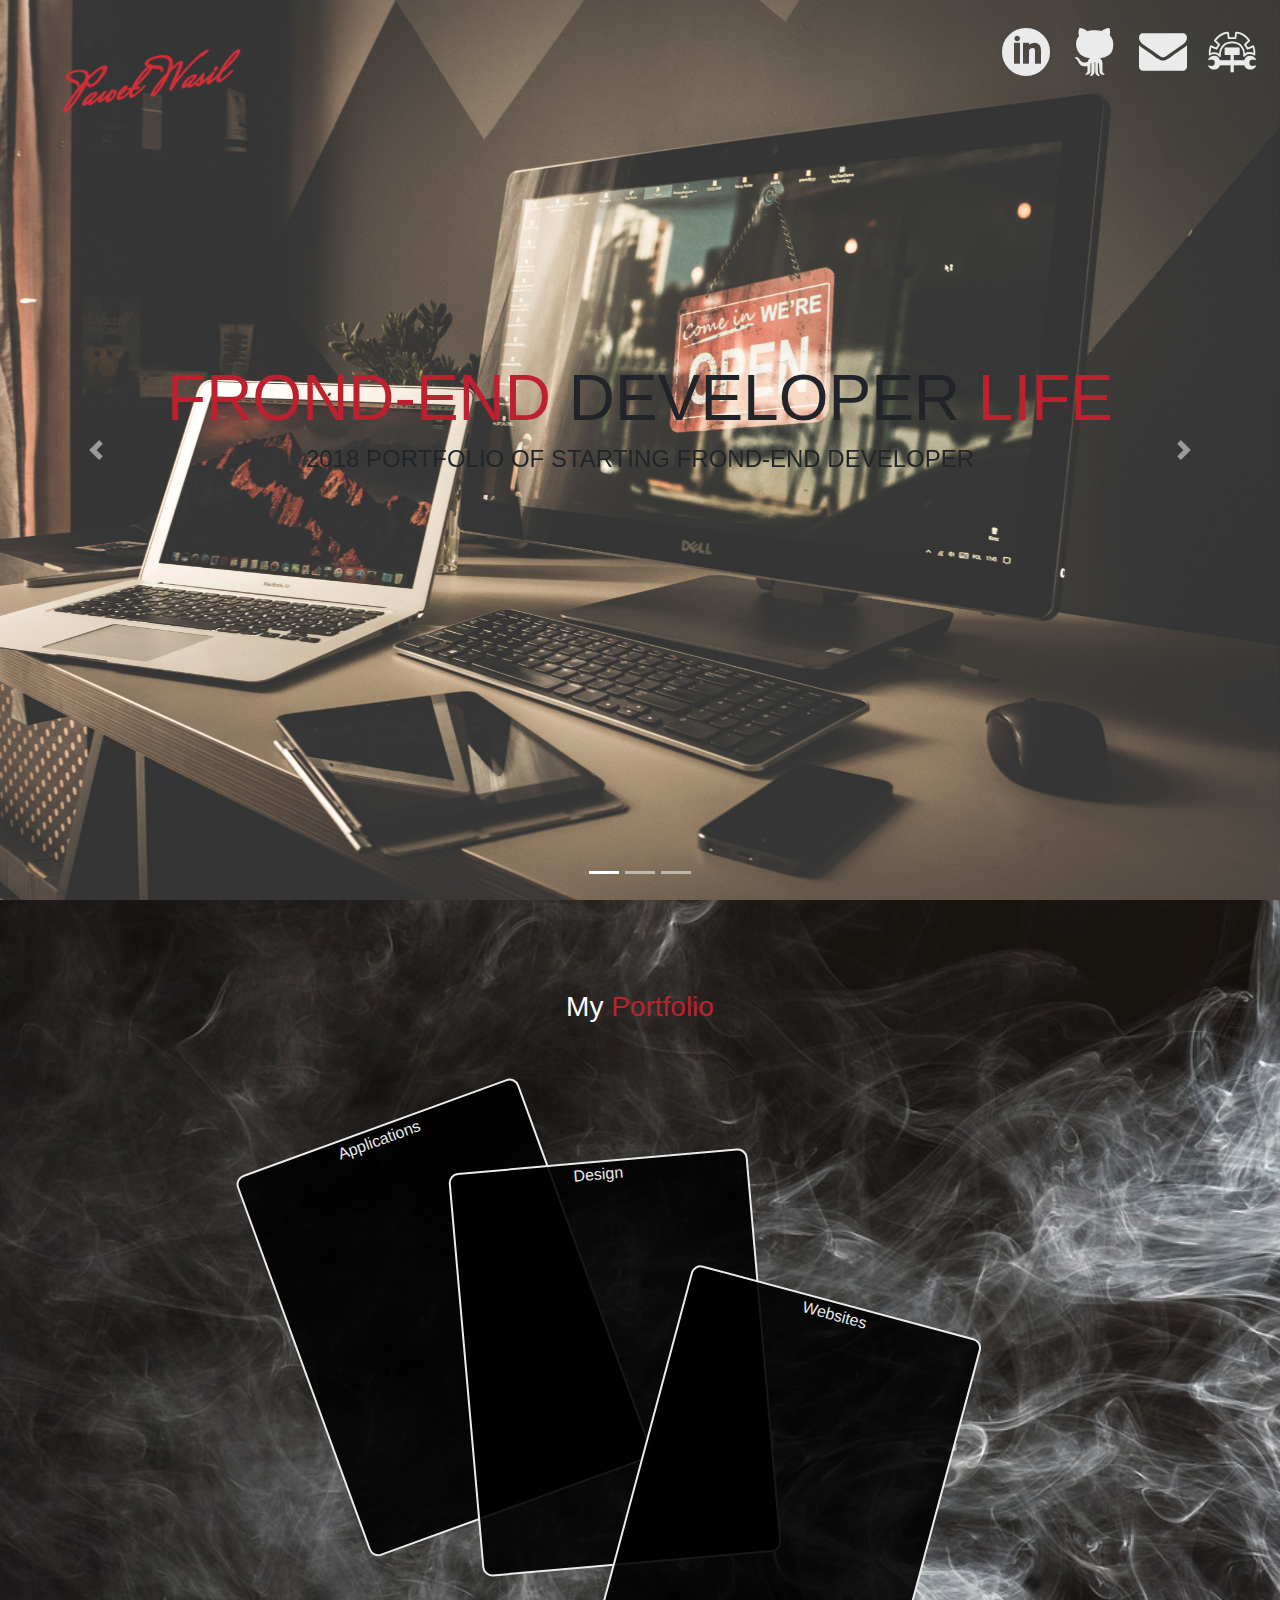
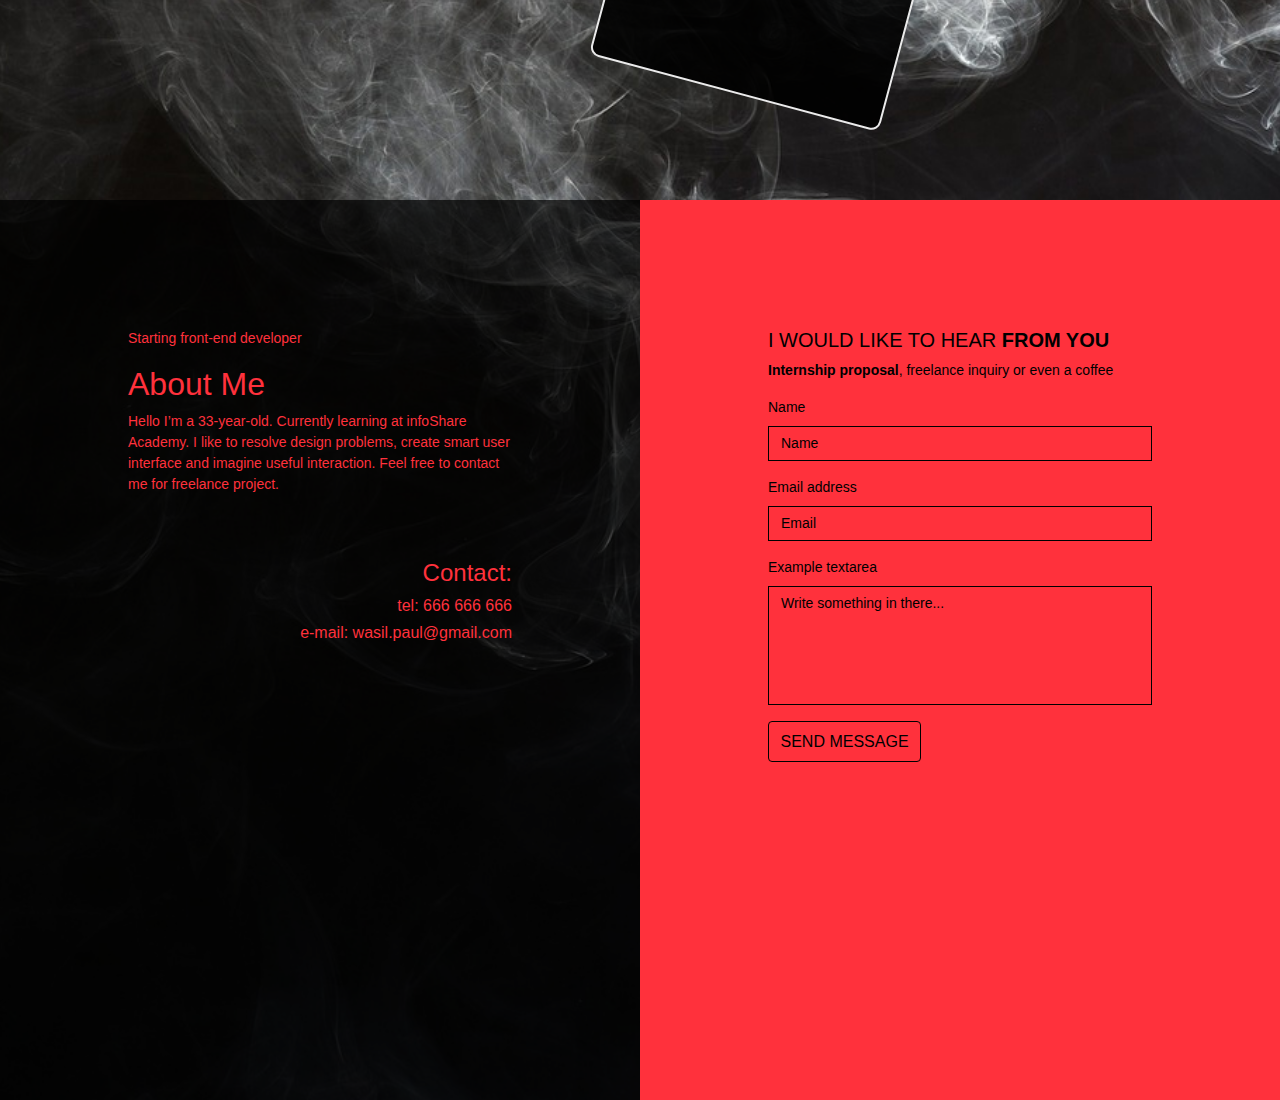
==== index.html @ 065f9313 "add cards on portfolio section" ====
<!doctype html>
<html lang="en pl">
<head>
    <!-- Required meta tags -->
    <meta charset="utf-8">
    <meta name="viewport" content="width=device-width, initial-scale=1, shrink-to-fit=no">
    <meta name="description" content="My portfolio page.">
    <meta name="keywords" content="front-end, design, style">
    <!-- Bootstrap CSS -->
    <link rel="stylesheet" href="./styles/bootstrap4/bootstrap.min.css">
    <link rel="stylesheet" href="./styles/main.css">
    <link rel="stylesheet" href="./styles/navSection.css">
    <link rel="stylesheet" href="./styles/heroSection.css">
    <link rel="stylesheet" href="./styles/projectStyle.css">
    <link rel="stylesheet" href="./styles/about_meSection.css">
    <link rel="stylesheet" href="./img/font/flaticon.css">


    <title>My Portfolio</title>
</head>
<body>

<!-- NAVIGATION START -->
<nav>
    <nav class="navbar navbar-expand-lg fixed-top">
        <a class="navbar-brand" href="#"><span class=" ml-5 nav-brand--style"> Paweł Wasil </span></a>
        <button class="navbar-toggler" type="button" data-toggle="collapse" data-target="#navbarNavAltMarkup"
                aria-controls="navbarNavAltMarkup" aria-expanded="false" aria-label="Toggle navigation">
            <span class="navbar-toggler-icon"><span class="nav-brand--main_back"><p class="nav-brand--main">Pw</p></span></span>
        </button>
        <div class="collapse navbar-collapse" id="navbarNavAltMarkup">
            <div class="navbar-nav ml-auto">
                <a class="nav-item nav-link ml-auto active" href="#"><i class="flaticon-linkedin-button"></i></a>
                <a class="nav-item nav-link ml-auto" href="#"><i class="flaticon-github-big-logo"></i></a>
                <a class="nav-item nav-link ml-auto" href="#about_me"><i class="contact flaticon-envelope"></i></a>
                <a class="nav-item nav-link ml-auto" href="#projects"><i class="project flaticon-gear"></i></a>
            </div>
        </div>
    </nav>
</nav>
<!-- NAVIGATION END -->
<div class="container-fluid">

    <span id="up_top"></span>
    <main>
        <!-- HERO START -->
        <section class="hero row">
            <div class="col-12 hero_col text-center">
                <h1><span class="hero_decoration">FROND-END</span> DEVELOPER <span class="hero_decoration">LIFE</span>
                </h1>
                <h2 class="h4">2018 PORTFOLIO OF STARTING FROND-END DEVELOPER</h2>
            </div>
            <div class="col-12">
                <div id="carouselExampleIndicators" class="carousel slide" data-ride="carousel">
                    <ol class="carousel-indicators">
                        <li data-target="#carouselExampleIndicators" data-slide-to="0" class="active"></li>
                        <li data-target="#carouselExampleIndicators" data-slide-to="1"></li>
                        <li data-target="#carouselExampleIndicators" data-slide-to="2"></li>
                    </ol>
                    <div class="carousel-inner">
                        <div class="carousel-item active">
                            <div class="hero_img_siz">
                            </div>
                        </div>
                        <div class="carousel-item">
                            <div class="hero_img_siz">

                            </div>
                        </div>
                        <div class="carousel-item">
                            <div class="hero_img_siz">

                            </div>
                        </div>
                    </div>
                    <a class="carousel-control-prev" href="#carouselExampleIndicators" role="button" data-slide="prev">
                        <span class="carousel-control-prev-icon" aria-hidden="true"></span>
                        <span class="sr-only">Previous</span>
                    </a>
                    <a class="carousel-control-next" href="#carouselExampleIndicators" role="button" data-slide="next">
                        <span class="carousel-control-next-icon" aria-hidden="true"></span>
                        <span class="sr-only">Next</span>
                    </a>
                </div>
            </div>
        </section>
        <!-- HERO END -->

        <!-- PROJECTS START -->
        <section id="projects" class="row">
            <div class="col-12">

                <div class="row project_sec_up">
                    <div class="col-12">
                        <h3 class="text-center project_head">My <span class="hero_decoration ">Portfolio</span></h3>
                    </div>


                </div>
                <div class="row project_sec_down">
                    <div class="col-12 col-lg-4 place1">
                        <div class="place_card card1">
                            <p class="text-center something">Applications</p>
                        </div>

                    </div>
                    <div class="col-12 col-lg-4 place2">
                        <div class="place_card card2">
                            <p class="text-center something">Design</p>
                        </div>
                    </div>
                    <div class="col-12 col-lg-4 place3">
                        <div class="place_card card3">
                            <p class="text-center something">Websites</p>
                        </div>
                    </div>

                </div>

            </div>
        </section>
        <!-- PROJECTS END -->

        <!-- ABOUT START -->
        <section id="about_me" class="row">
            <div class="col-12 col-lg-6 about_me-side-l">
                <h3 class="about_me-name">Pawel Wasil</h3>
                <p>Starting front-end developer</p>
                <h2>About Me</h2>
                <p>Hello I’m a 33-year-old. Currently learning at infoShare Academy.
                    I like to resolve design problems,
                    create smart user interface and imagine useful interaction.
                    Feel free to contact me for freelance project.</p>
                <h4 class="text-right pt-5">Contact:</h4>
                <span><p class="h6 text-right">tel: 666 666 666</p><i></i></span>
                <span><p class="h6 text-right">e-mail: wasil.paul@gmail.com</p><i></i></span>
            </div>
            <div class="col-12 col-lg-6 about_me-side-r">
                <div class="about_me-form">
                    <h5>I WOULD LIKE TO HEAR <span class="font-weight-bold">FROM YOU</span></h5>
                    <p><span class="font-weight-bold">Internship proposal</span>, freelance inquiry or even a coffee</p>
                    <form action="https://emaillabs-sender.herokuapp.com/" method="POST">
                        <div class="form-group">
                            <label for="name">Name</label>
                            <input type="email" class="form-control" id="name"
                                   placeholder="Name">
                        </div>
                        <div class="form-group">
                            <label for="email">Email address</label>
                            <input type="email" class="form-control" id="email" name="emails[]" placeholder="Email">
                        </div>
                        <input type="hidden" name="subject" value="Title">
                        <div class="form-group">
                            <label for="exampleFormControlTextarea1">Example textarea</label>
                            <textarea class="form-control" id="exampleFormControlTextarea1" rows="5" name="message"
                                      placeholder="Write something in there..." required maxlength="500"></textarea>
                        </div>
                        <input type="hidden" name="from" value="wasil.paul@gmail.com">
                        <input type="hidden" name="fromName" value="Portfolio Page">
                        <input type="hidden" name="redirect"
                               value="https://wasilpaul.github.io/fastPortfolioPage/index.html">
                        <a type="submit" class="button btn form_send" href="#"> <span> SEND MESSAGE </span></a>
                    </form>
                </div>
            </div>

        </section>
        <!-- ABOUT END -->
    </main>

    <!-- FOOTER START -->
    <footer>

    </footer>
</div>
<!-- FOOTER END -->

<!-- Optional JavaScript -->
<!-- jQuery first, then Popper.js, then Bootstrap JS -->
<script src="./scripts/jquery-3.3.1.min.js"></script>
<script src="./scripts/bootstrap.bundle.min.js"></script>
<script src="./scripts/nav_scrool.js"></script>
</body>
</html>
---- styles/main.css ----
/* FONTS */
@import url('https://fonts.googleapis.com/css?family=Mrs+Saint+Delafield');

/* '-' bootsrap style; "_" own style declaration */

/*all row and col in other section mast to have
a own padding and margin if necessary*/

.container-fluid {
    padding: 0;
}

.row {
    margin: 0;
}

.col-12 {
    padding: 0;
}

.navbar-nav > a {
    color: #000000;
}

body {
    background: url('../img/smoke-2437886_1920.jpg') center no-repeat;
    background-size: cover;
    margin: 0;
    padding: 0;

}
---- styles/navSection.css ----
.nav-brand--style {
    color: #d32e38;
    font-family: 'Mrs Saint Delafield', cursive;
    font-weight: bold;
    font-size: 3rem;
    position:absolute;
    transform: skewY(-10deg);
}

.nav-brand--style {
    color: #d32e38;
    font-family: 'Mrs Saint Delafield', cursive;
    font-weight: bold;
    font-size: 3rem;
    position:absolute;
    transform: skewY(-10deg);
}

a > i {
    color: #ebebeb;
}
.nav-brand--main {
    color: #ebebeb;
    font-family: 'Mrs Saint Delafield', cursive;
    font-weight: bold;
    font-size: 3rem;
    transform: skewY(-10deg);

}

@media only screen and (max-width: 991px){
    .nav-brand--style {
        visibility: hidden;
    }
}
---- styles/heroSection.css ----
.hero {
    position: relative;
}
.hero_img_siz {
    height: 100vh;
    width: 100%;
    background: url("../img/business-computer-connection-450035.jpg") center no-repeat fixed;
    background-size: cover;
}


.hero_col {
    position: absolute;
    z-index: 3;
    margin-top:40vh;
    width: 100%;
}

h1 {
    font-size: 4rem;
}

.hero_decoration {
    color: #bd2130;
}
---- styles/projectStyle.css ----
#projects {
    min-height: 100vh;
    width: 100%;

}

.project_head {
    margin-top: 10vh;
    color: white;
    padding-bottom: 5vh;
}
.project_sec_down {
    position: relative;
}

.place1, .place2, .place3 {
    position: relative;
    /*border: 2px solid red;*/
    min-height: 50vh;

    padding-left: 3%;
    paddin-right:3%;
    padding-top: 3%;
}

.place1 {

}

.place_card {
    width: 70.2%;
    position:absolute;
    border: 2px solid #ebebeb;
    border-radius: 10px;
    min-height: 90%;
    color: #ebebeb;
}

.card1 {
    margin-left: 20vw;
    background: rgba(0, 0 ,0, 0.9);
    transform: rotate(-20deg);
    resize: both;
}

.place_card:hover{
    z-index:10;
    transform: rotate(0);
}

.card2 {
    margin-top: 5vh;
    background: rgba(0, 0 ,0, 0.9);
    transform: rotate(-5deg);
}

.card3 {
    margin-top: 20vh;
    background: rgba(0, 0 ,0, 0.9);
    margin-left: -20vw;
    transform: rotate(15deg);
}

@media only screen and (max-width: 991px){
    .card1{
        margin-top: 0;
        margin-left: auto;
        margin-right: auto;
        transform: rotate(-5deg);
    }
    .card2{
        margin-top: 0;
        margin-left: auto;
        margin-right: auto;
        transform: rotate(5deg);
    }
    .card3{
        margin-top: 0;
        margin-left: auto;
        margin-right: auto;
        transform: rotate(-5deg);
    }

}
---- styles/about_meSection.css ----
#about_me {
    min-height: 100vh;
    width: 100%;

    font-size: 0.875em;
}

/* left side*/
.about_me-side-l {
    background: rgba(0, 0, 0, 0.7);
    padding-top: 10%;
    padding-left: 10%;
    padding-right: 10%;
    color: #ff313c;
}

.about_me-name {
    color: #d32e38;
    font-family: 'Mrs Saint Delafield', cursive;
    font-weight: bold;
    font-size: 3rem;
    transform: skewY(-5deg);
    padding-bottom: 5%;
    margin-top: -10%;
    margin-left: -2%;
    display: none;
}

/* right side */
.about_me-side-r {
    position: relative;
    padding-left: 10%;
    padding-right: 10%;
    padding-top: 10%;
    color: #000000;
    background: #ff313c;
}

.about_me-form {
    position: relative;
    padding-bottom: 10%;
}

.form-control {
    border: 1px black solid;
    border-radius: 0;
    color: black;
    font-size: 1em;
}

.form_send {
    padding: 2% 3% 2% 3%;
    border: solid black 1px;
    text-decoration: none;
    color: black;
    transition: font-weight 1s;
    background: #ff313c;
}

.form_send:hover {
    font-weight: bold;
    color: black;
    text-decoration: none;
}

/* this is just yet not accepted effect!*/
.form-control::placeholder {
    color: black;
    background: #ff313c;
}

.form-control:placeholder-shown {
    color: black;
    background: #ff313c;
}

textarea {
    resize: none;
}

@media only screen and (max-width: 991px) {
    .about_me-name {
        display: block;
    }
}
---- img/font/flaticon.css ----
/*
  	Flaticon icon font: Flaticon
  	Creation date: 09/04/2018 00:38
  	*/

@font-face {
  font-family: "Flaticon";
  src: url("./Flaticon.eot");
  src: url("./Flaticon.eot?#iefix") format("embedded-opentype"),
       url("./Flaticon.woff") format("woff"),
       url("./Flaticon.ttf") format("truetype"),
       url("./Flaticon.svg#Flaticon") format("svg");
  font-weight: normal;
  font-style: normal;
}

@media screen and (-webkit-min-device-pixel-ratio:0) {
  @font-face {
    font-family: "Flaticon";
    src: url("./Flaticon.svg#Flaticon") format("svg");
  }
}

[class^="flaticon-"]:before, [class*=" flaticon-"]:before,
[class^="flaticon-"]:after, [class*=" flaticon-"]:after {   
  font-family: Flaticon;
        font-size: 3rem;
font-style: normal;
margin-left: 0.3rem;
}

.flaticon-gear:before { content: "\f100"; }
.flaticon-envelope:before { content: "\f101"; }
.flaticon-github-sign:before { content: "\f102"; }
.flaticon-linkedin-sign:before { content: "\f103"; }
.flaticon-linkedin-button:before { content: "\f104"; }
.flaticon-github-logo:before { content: "\f105"; }
.flaticon-note:before { content: "\f106"; }
.flaticon-css-3:before { content: "\f107"; }
.flaticon-github-big-logo:before { content: "\f108"; }
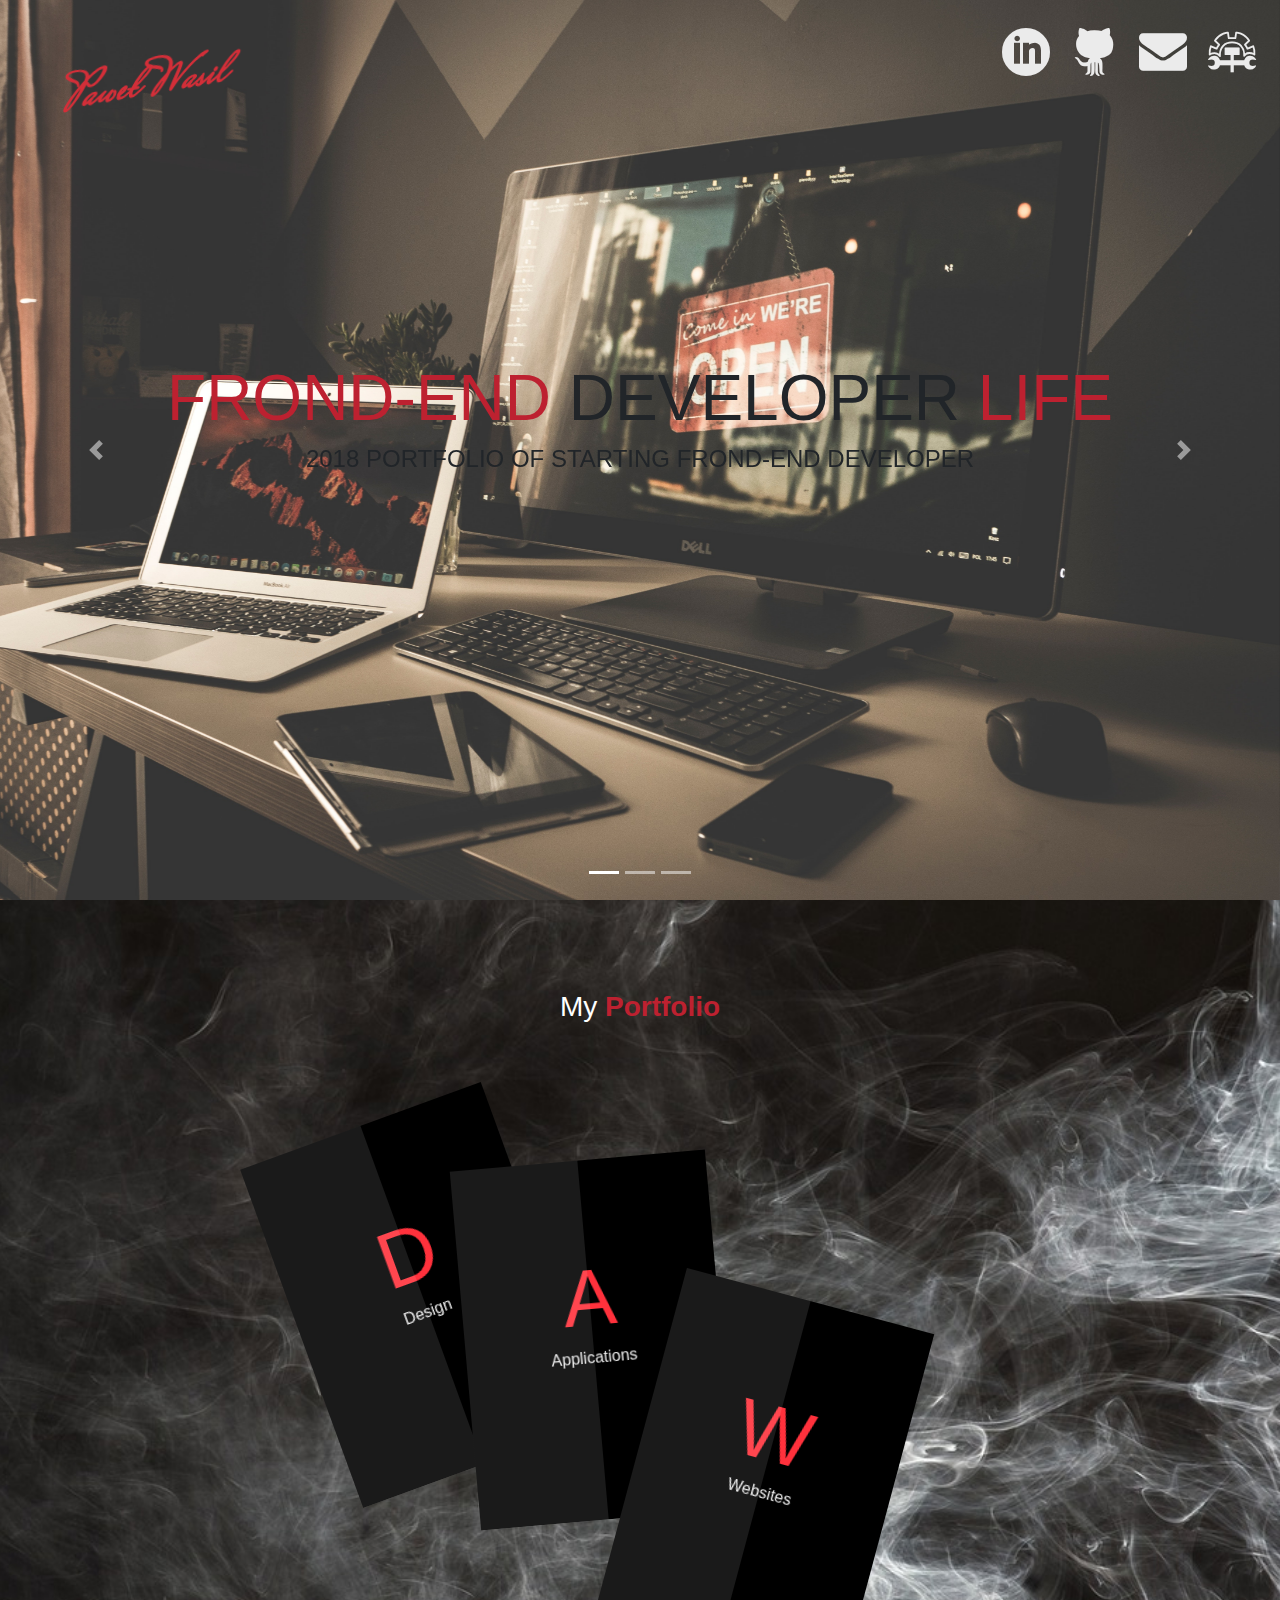
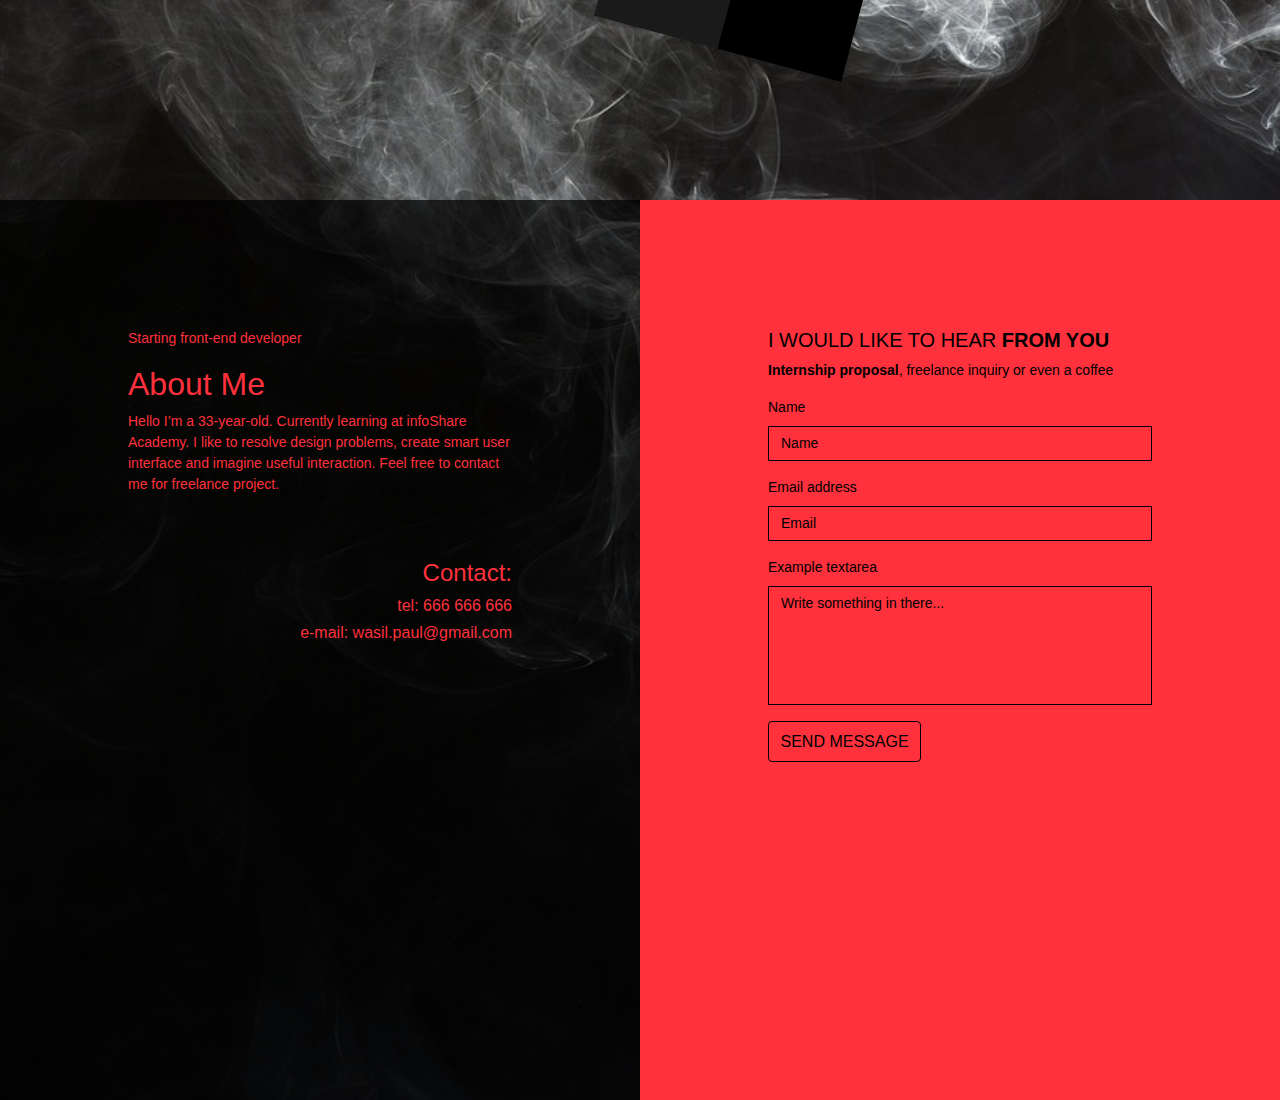
==== commit 382e0d21: "cards style added" ====
--- a/index.html
+++ b/index.html
@@ -26,7 +26,8 @@
         <a class="navbar-brand" href="#"><span class=" ml-5 nav-brand--style"> Paweł Wasil </span></a>
         <button class="navbar-toggler" type="button" data-toggle="collapse" data-target="#navbarNavAltMarkup"
                 aria-controls="navbarNavAltMarkup" aria-expanded="false" aria-label="Toggle navigation">
-            <span class="navbar-toggler-icon"><span class="nav-brand--main_back"><p class="nav-brand--main">Pw</p></span></span>
+            <span class="navbar-toggler-icon"><span class="nav-brand--main_back"><p
+                    class="nav-brand--main">Pw</p></span></span>
         </button>
         <div class="collapse navbar-collapse" id="navbarNavAltMarkup">
             <div class="navbar-nav ml-auto">
@@ -92,7 +93,7 @@
 
                 <div class="row project_sec_up">
                     <div class="col-12">
-                        <h3 class="text-center project_head">My <span class="hero_decoration ">Portfolio</span></h3>
+                        <h3 class="text-center project_head">My <span class="hero_decoration "><strong>Portfolio</strong></span></h3>
                     </div>
 
 
@@ -100,18 +101,42 @@
                 <div class="row project_sec_down">
                     <div class="col-12 col-lg-4 place1">
                         <div class="place_card card1">
-                            <p class="text-center something">Applications</p>
+                            <div class="front">
+                                <h4>D</h4>
+                                <p>Design</p>
+                            </div>
+                            <div class="back">
+                                <div class="details">
+                                    <h2>Design</h2>
+                                </div>
+                            </div>
                         </div>
 
                     </div>
                     <div class="col-12 col-lg-4 place2">
                         <div class="place_card card2">
-                            <p class="text-center something">Design</p>
+                            <div class="front">
+                                <h4>A</h4>
+                                <p>Applications</p>
+                            </div>
+                            <div class="back">
+                                <div class="details">
+                                    <h2>Applications</h2>
+                                </div>
+                            </div>
                         </div>
                     </div>
                     <div class="col-12 col-lg-4 place3">
                         <div class="place_card card3">
-                            <p class="text-center something">Websites</p>
+                            <div class="front">
+                                <h4>W</h4>
+                                <p>Websites</p>
+                            </div>
+                            <div class="back">
+                                <div class="details">
+                                    <h2>Websites</h2>
+                                </div>
+                            </div>
                         </div>
                     </div>
 
--- a/styles/projectStyle.css
+++ b/styles/projectStyle.css
@@ -1,7 +1,6 @@
 #projects {
     min-height: 100vh;
     width: 100%;
-
 }
 
 .project_head {
@@ -9,72 +8,139 @@
     color: white;
     padding-bottom: 5vh;
 }
+
 .project_sec_down {
     position: relative;
 }
 
 .place1, .place2, .place3 {
     position: relative;
-    /*border: 2px solid red;*/
     min-height: 50vh;
-
     padding-left: 3%;
-    paddin-right:3%;
+    paddin-right: 3%;
     padding-top: 3%;
 }
 
-.place1 {
+.place_card {
+    width: 60%;
+    position: absolute;
+    min-height: 80%;
+    color: #ebebeb;
+    transform-style: preserve-3d;
+    perspective: 600px;
+    -webkit-transition: 0.5s;
+    -moz-transition: 0.5s;
+    -ms-transition: 0.5s;
+    -o-transition: 0.5s;
+    transition: 0.5s;
+}
+
+.place_card .front {
+    position: absolute;
+    top: 0;
+    left: 0;
+    width: 100%;
+    height: 100%;
+    background: #000;
+    backface-visibility: hidden;
+    transform: rotateX(0deg);
+    transition: 0.5s;
+
+}
+.place_card .front:before {
+    content: '';
+    position: absolute;
+    top: 0;
+    width: 50%;
+    height: 100%;
+    background: rgba(255, 255, 255, 0.1);
 
 }
 
-.place_card {
-    width: 70.2%;
-    position:absolute;
-    border: 2px solid #ebebeb;
-    border-radius: 10px;
-    min-height: 90%;
-    color: #ebebeb;
+.place_card:hover .front {
+    transform: rotateX(-180deg);
+}
+
+.place_card .back {
+    position: absolute;
+    top: 0;
+    left: 0;
+    width: 100%;
+    height: 100%;
+    background: rgba(200, 200, 200, 1);
+    backface-visibility: hidden;
+    transform: rotateX(180deg);
+    transition: 0.5s;
+}
+
+.place_card:hover .back {
+    transform: rotateX(0deg);
+
+}
+
+.front img {
+    width: 100%;
+    height: 100%;
 }
 
 .card1 {
     margin-left: 20vw;
-    background: rgba(0, 0 ,0, 0.9);
     transform: rotate(-20deg);
-    resize: both;
-}
 
-.place_card:hover{
-    z-index:10;
-    transform: rotate(0);
 }
 
 .card2 {
     margin-top: 5vh;
-    background: rgba(0, 0 ,0, 0.9);
     transform: rotate(-5deg);
 }
 
 .card3 {
     margin-top: 20vh;
-    background: rgba(0, 0 ,0, 0.9);
     margin-left: -20vw;
     transform: rotate(15deg);
 }
 
-@media only screen and (max-width: 991px){
-    .card1{
+.place_card:hover {
+    z-index: 10;
+    transform: rotate(0);
+}
+
+.front h4 {
+    text-align: center;
+    margin: 10vh auto 0 auto;
+    color: #ff313c;
+    font-size: 5rem;
+}
+.front p {
+    text-align: center;
+}
+
+.back h2 {
+    color: #ff313c;
+    margin-top: 3vh;
+    padding-left:2vh;
+    width: 80%;
+    background: #1b1e21;
+    text-align: center;
+    font-size: 1.75rem;
+}
+
+@media only screen and (max-width: 991px) {
+    .card1 {
         margin-top: 0;
         margin-left: auto;
         margin-right: auto;
         transform: rotate(-5deg);
     }
-    .card2{
+
+    .card2 {
         margin-top: 0;
         margin-left: auto;
         margin-right: auto;
         transform: rotate(5deg);
     }
-    .card3{
+
+    .card3 {
         margin-top: 0;
         margin-left: auto;
         margin-right: auto;
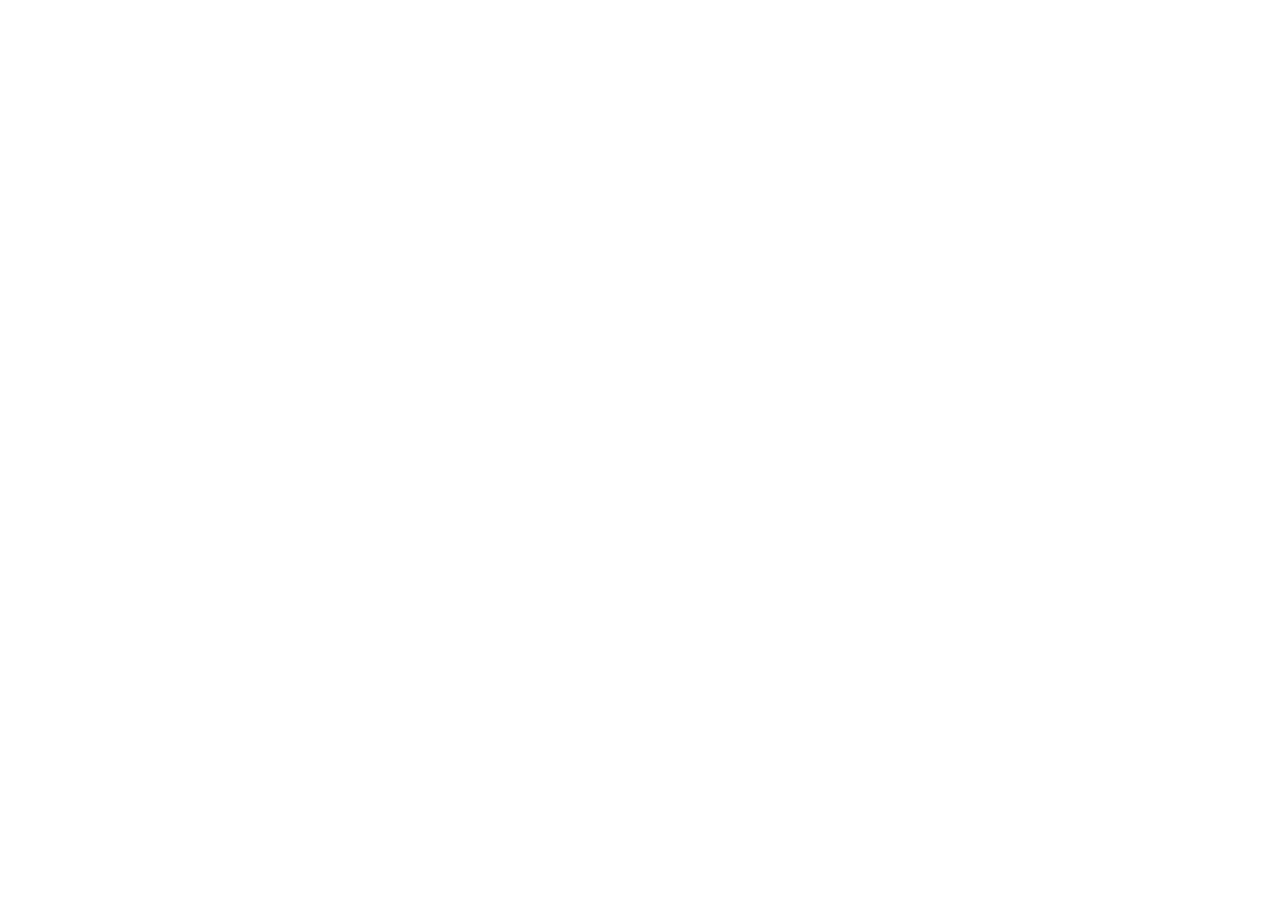
==== commit c2ca7972: "Portfolio- website start" ====
--- a/index.html
+++ b/index.html
@@ -1,209 +1,46 @@
 <!doctype html>
 <html lang="en pl">
+
 <head>
     <!-- Required meta tags -->
     <meta charset="utf-8">
     <meta name="viewport" content="width=device-width, initial-scale=1, shrink-to-fit=no">
-    <meta name="description" content="My portfolio page.">
+    <meta name="description" content="portfolio page.">
     <meta name="keywords" content="front-end, design, style">
-    <!-- Bootstrap CSS -->
-    <link rel="stylesheet" href="./styles/bootstrap4/bootstrap.min.css">
+    <!-- Styles -->
     <link rel="stylesheet" href="./styles/main.css">
-    <link rel="stylesheet" href="./styles/navSection.css">
-    <link rel="stylesheet" href="./styles/heroSection.css">
-    <link rel="stylesheet" href="./styles/projectStyle.css">
-    <link rel="stylesheet" href="./styles/about_meSection.css">
-    <link rel="stylesheet" href="./img/font/flaticon.css">
+
+    <title>Paweł Wasil - portfolio page</title>
+</head>
+
+<body>
+
+    <!-- NAVIGATION START -->
+    <nav>
 
 
-    <title>My Portfolio</title>
-</head>
-<body>
+    </nav>
+    <!-- NAVIGATION END -->
+    <!-- MAIN START-->
+    <main>
+        <main>
+            <!-- HERO START -->
+            <section class="hero">
 
-<!-- NAVIGATION START -->
-<nav>
-    <nav class="navbar navbar-expand-lg fixed-top">
-        <a class="navbar-brand" href="#"><span class=" ml-5 nav-brand--style"> Paweł Wasil </span></a>
-        <button class="navbar-toggler" type="button" data-toggle="collapse" data-target="#navbarNavAltMarkup"
-                aria-controls="navbarNavAltMarkup" aria-expanded="false" aria-label="Toggle navigation">
-            <span class="navbar-toggler-icon"><span class="nav-brand--main_back"><p
-                    class="nav-brand--main">Pw</p></span></span>
-        </button>
-        <div class="collapse navbar-collapse" id="navbarNavAltMarkup">
-            <div class="navbar-nav ml-auto">
-                <a class="nav-item nav-link ml-auto active" href="#"><i class="flaticon-linkedin-button"></i></a>
-                <a class="nav-item nav-link ml-auto" href="#"><i class="flaticon-github-big-logo"></i></a>
-                <a class="nav-item nav-link ml-auto" href="#about_me"><i class="contact flaticon-envelope"></i></a>
-                <a class="nav-item nav-link ml-auto" href="#projects"><i class="project flaticon-gear"></i></a>
-            </div>
-        </div>
-    </nav>
-</nav>
-<!-- NAVIGATION END -->
-<div class="container-fluid">
+            </section>
+            <!-- ABOUT END -->
+        </main>
 
-    <span id="up_top"></span>
-    <main>
-        <!-- HERO START -->
-        <section class="hero row">
-            <div class="col-12 hero_col text-center">
-                <h1><span class="hero_decoration">FROND-END</span> DEVELOPER <span class="hero_decoration">LIFE</span>
-                </h1>
-                <h2 class="h4">2018 PORTFOLIO OF STARTING FROND-END DEVELOPER</h2>
-            </div>
-            <div class="col-12">
-                <div id="carouselExampleIndicators" class="carousel slide" data-ride="carousel">
-                    <ol class="carousel-indicators">
-                        <li data-target="#carouselExampleIndicators" data-slide-to="0" class="active"></li>
-                        <li data-target="#carouselExampleIndicators" data-slide-to="1"></li>
-                        <li data-target="#carouselExampleIndicators" data-slide-to="2"></li>
-                    </ol>
-                    <div class="carousel-inner">
-                        <div class="carousel-item active">
-                            <div class="hero_img_siz">
-                            </div>
-                        </div>
-                        <div class="carousel-item">
-                            <div class="hero_img_siz">
+        <!-- FOOTER START -->
+        <footer>
 
-                            </div>
-                        </div>
-                        <div class="carousel-item">
-                            <div class="hero_img_siz">
+        </footer>
+    </main>
+    <!-- FOOTER END -->
 
-                            </div>
-                        </div>
-                    </div>
-                    <a class="carousel-control-prev" href="#carouselExampleIndicators" role="button" data-slide="prev">
-                        <span class="carousel-control-prev-icon" aria-hidden="true"></span>
-                        <span class="sr-only">Previous</span>
-                    </a>
-                    <a class="carousel-control-next" href="#carouselExampleIndicators" role="button" data-slide="next">
-                        <span class="carousel-control-next-icon" aria-hidden="true"></span>
-                        <span class="sr-only">Next</span>
-                    </a>
-                </div>
-            </div>
-        </section>
-        <!-- HERO END -->
-
-        <!-- PROJECTS START -->
-        <section id="projects" class="row">
-            <div class="col-12">
-
-                <div class="row project_sec_up">
-                    <div class="col-12">
-                        <h3 class="text-center project_head">My <span class="hero_decoration "><strong>Portfolio</strong></span></h3>
-                    </div>
+    <!-- JavaScript -->
 
 
-                </div>
-                <div class="row project_sec_down">
-                    <div class="col-12 col-lg-4 place1">
-                        <div class="place_card card1">
-                            <div class="front">
-                                <h4>D</h4>
-                                <p>Design</p>
-                            </div>
-                            <div class="back">
-                                <div class="details">
-                                    <h2>Design</h2>
-                                </div>
-                            </div>
-                        </div>
+</body>
 
-                    </div>
-                    <div class="col-12 col-lg-4 place2">
-                        <div class="place_card card2">
-                            <div class="front">
-                                <h4>A</h4>
-                                <p>Applications</p>
-                            </div>
-                            <div class="back">
-                                <div class="details">
-                                    <h2>Applications</h2>
-                                </div>
-                            </div>
-                        </div>
-                    </div>
-                    <div class="col-12 col-lg-4 place3">
-                        <div class="place_card card3">
-                            <div class="front">
-                                <h4>W</h4>
-                                <p>Websites</p>
-                            </div>
-                            <div class="back">
-                                <div class="details">
-                                    <h2>Websites</h2>
-                                </div>
-                            </div>
-                        </div>
-                    </div>
-
-                </div>
-
-            </div>
-        </section>
-        <!-- PROJECTS END -->
-
-        <!-- ABOUT START -->
-        <section id="about_me" class="row">
-            <div class="col-12 col-lg-6 about_me-side-l">
-                <h3 class="about_me-name">Pawel Wasil</h3>
-                <p>Starting front-end developer</p>
-                <h2>About Me</h2>
-                <p>Hello I’m a 33-year-old. Currently learning at infoShare Academy.
-                    I like to resolve design problems,
-                    create smart user interface and imagine useful interaction.
-                    Feel free to contact me for freelance project.</p>
-                <h4 class="text-right pt-5">Contact:</h4>
-                <span><p class="h6 text-right">tel: 666 666 666</p><i></i></span>
-                <span><p class="h6 text-right">e-mail: wasil.paul@gmail.com</p><i></i></span>
-            </div>
-            <div class="col-12 col-lg-6 about_me-side-r">
-                <div class="about_me-form">
-                    <h5>I WOULD LIKE TO HEAR <span class="font-weight-bold">FROM YOU</span></h5>
-                    <p><span class="font-weight-bold">Internship proposal</span>, freelance inquiry or even a coffee</p>
-                    <form action="https://emaillabs-sender.herokuapp.com/" method="POST">
-                        <div class="form-group">
-                            <label for="name">Name</label>
-                            <input type="email" class="form-control" id="name"
-                                   placeholder="Name">
-                        </div>
-                        <div class="form-group">
-                            <label for="email">Email address</label>
-                            <input type="email" class="form-control" id="email" name="emails[]" placeholder="Email">
-                        </div>
-                        <input type="hidden" name="subject" value="Title">
-                        <div class="form-group">
-                            <label for="exampleFormControlTextarea1">Example textarea</label>
-                            <textarea class="form-control" id="exampleFormControlTextarea1" rows="5" name="message"
-                                      placeholder="Write something in there..." required maxlength="500"></textarea>
-                        </div>
-                        <input type="hidden" name="from" value="wasil.paul@gmail.com">
-                        <input type="hidden" name="fromName" value="Portfolio Page">
-                        <input type="hidden" name="redirect"
-                               value="https://wasilpaul.github.io/fastPortfolioPage/index.html">
-                        <a type="submit" class="button btn form_send" href="#"> <span> SEND MESSAGE </span></a>
-                    </form>
-                </div>
-            </div>
-
-        </section>
-        <!-- ABOUT END -->
-    </main>
-
-    <!-- FOOTER START -->
-    <footer>
-
-    </footer>
-</div>
-<!-- FOOTER END -->
-
-<!-- Optional JavaScript -->
-<!-- jQuery first, then Popper.js, then Bootstrap JS -->
-<script src="./scripts/jquery-3.3.1.min.js"></script>
-<script src="./scripts/bootstrap.bundle.min.js"></script>
-<script src="./scripts/nav_scrool.js"></script>
-</body>
 </html>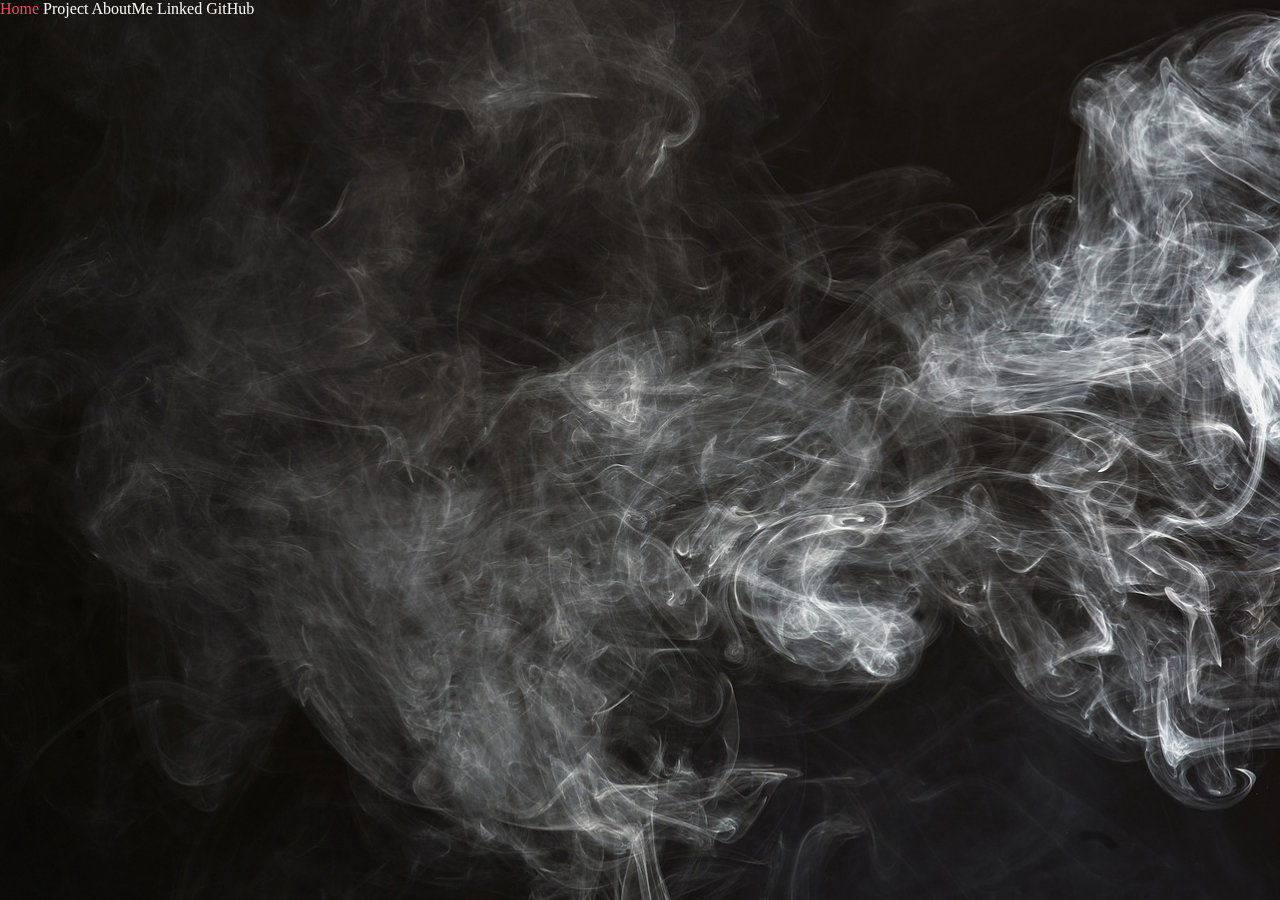
==== commit ffe2b084: "Navigation styles added" ====
--- a/index.html
+++ b/index.html
@@ -17,8 +17,19 @@
 
     <!-- NAVIGATION START -->
     <nav>
-
-
+        <div class="brand">
+        </div>
+        <div class="nav-menu">
+            <label class="nav-toggle" for="toggle">&#9776;</label>
+            <input type="checkbox" id="toggle" />
+            <div class="nav-menu_box">
+                <a class="nav-items" href="#">Home</a>
+                <a class="nav-items" href="#">Project</a>
+                <a class="nav-items" href="#">AboutMe</a>
+                <a class="nav-items" href="#">Linked</a>
+                <a class="nav-items" href="#">GitHub</a>
+            </div>
+        </div>
     </nav>
     <!-- NAVIGATION END -->
     <!-- MAIN START-->
--- a/styles/main.css
+++ b/styles/main.css
@@ -0,0 +1,67 @@
+* {
+    margin: 0;
+    padding: 0;
+    box-sizing: border-box;
+}
+:root {
+    --primary-color: rgb(47, 44, 38);
+    --secondary-color: rgb(243, 72, 91);
+    --font-color: rgb(250, 246, 244);
+}
+body {
+    background: url('../img/smoke-2437886_1920.jpg') center no-repeat;
+    background-size: cover;
+}
+
+main {
+    min-height: 100vh;
+}
+
+/* NAVIGATION  */
+nav {
+    position: fixed;
+    width: 100%;
+}
+.nav-menu {
+    text-align: left;
+}
+.nav-toggle {
+    display: none;
+}
+
+#toggle {
+    display: none;
+}
+
+.nav-items {
+    text-decoration: none;
+    color: var(--font-color);  
+}
+.nav-items:hover {
+    color: var(--secondary-color);
+}
+
+@media only screen and (max-width: 480px){
+    .nav-toggle {
+        display: block;
+        font-size: 26px;
+        color: var(--secondary-color);
+        cursor: pointer;
+        margin-left: 90%;
+    }
+    .nav-menu_box {
+        display: none;
+    }
+    .nav-items {
+        text-decoration: none;
+        text-align: center;
+        color: var(--font-color);
+        display: block;
+    }
+
+    #toggle:checked + .nav-menu_box {
+        display: block;
+    }
+}
+
+
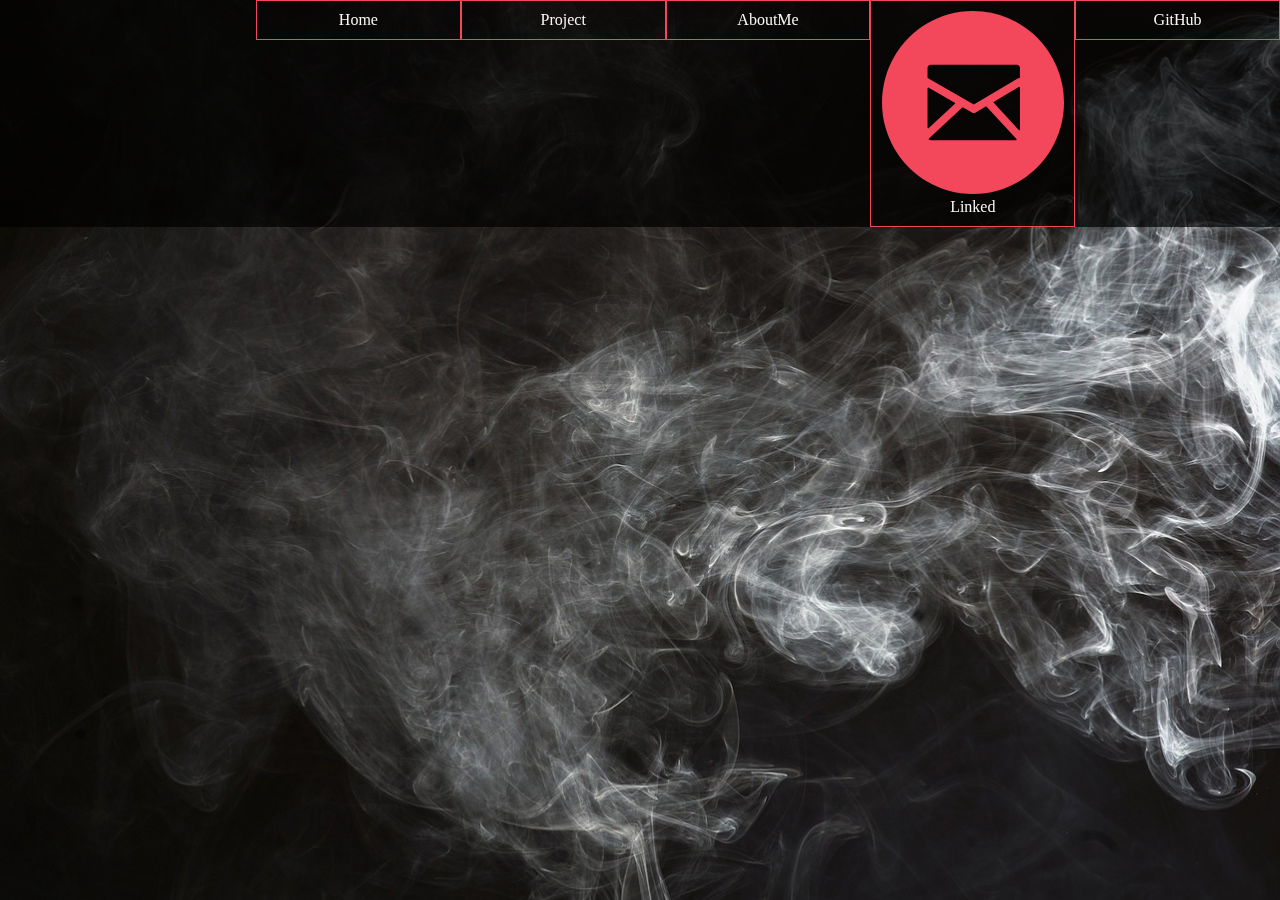
==== commit 0204c4b7: "icon modification" ====
--- a/index.html
+++ b/index.html
@@ -26,7 +26,9 @@
                 <a class="nav-items" href="#">Home</a>
                 <a class="nav-items" href="#">Project</a>
                 <a class="nav-items" href="#">AboutMe</a>
-                <a class="nav-items" href="#">Linked</a>
+                <a class="nav-items" href="#">
+                    <img src="./img/icon/003-mail.svg" /> Linked
+                </a>
                 <a class="nav-items" href="#">GitHub</a>
             </div>
         </div>
--- a/styles/main.css
+++ b/styles/main.css
@@ -7,6 +7,7 @@
     --primary-color: rgb(47, 44, 38);
     --secondary-color: rgb(243, 72, 91);
     --font-color: rgb(250, 246, 244);
+    --primary-background-color: rgba(0, 0, 0, 0.7);
 }
 body {
     background: url('../img/smoke-2437886_1920.jpg') center no-repeat;
@@ -21,6 +22,8 @@
 nav {
     position: fixed;
     width: 100%;
+    background: var(--primary-background-color)
+
 }
 .nav-menu {
     text-align: left;
@@ -32,10 +35,21 @@
 #toggle {
     display: none;
 }
-
+.nav-menu_box {
+    margin-left: auto;
+    max-width: 80%;
+    text-align: right;
+}
 .nav-items {
-    text-decoration: none;
-    color: var(--font-color);  
+    text-decoration: none;  
+    color: var(--font-color); 
+    display: block;
+    float: left;
+    width: 20%;
+    border: 1px var(--secondary-color) solid;
+    text-align: center;
+    padding: 1%;
+    fill: var(--font-color)
 }
 .nav-items:hover {
     color: var(--secondary-color);
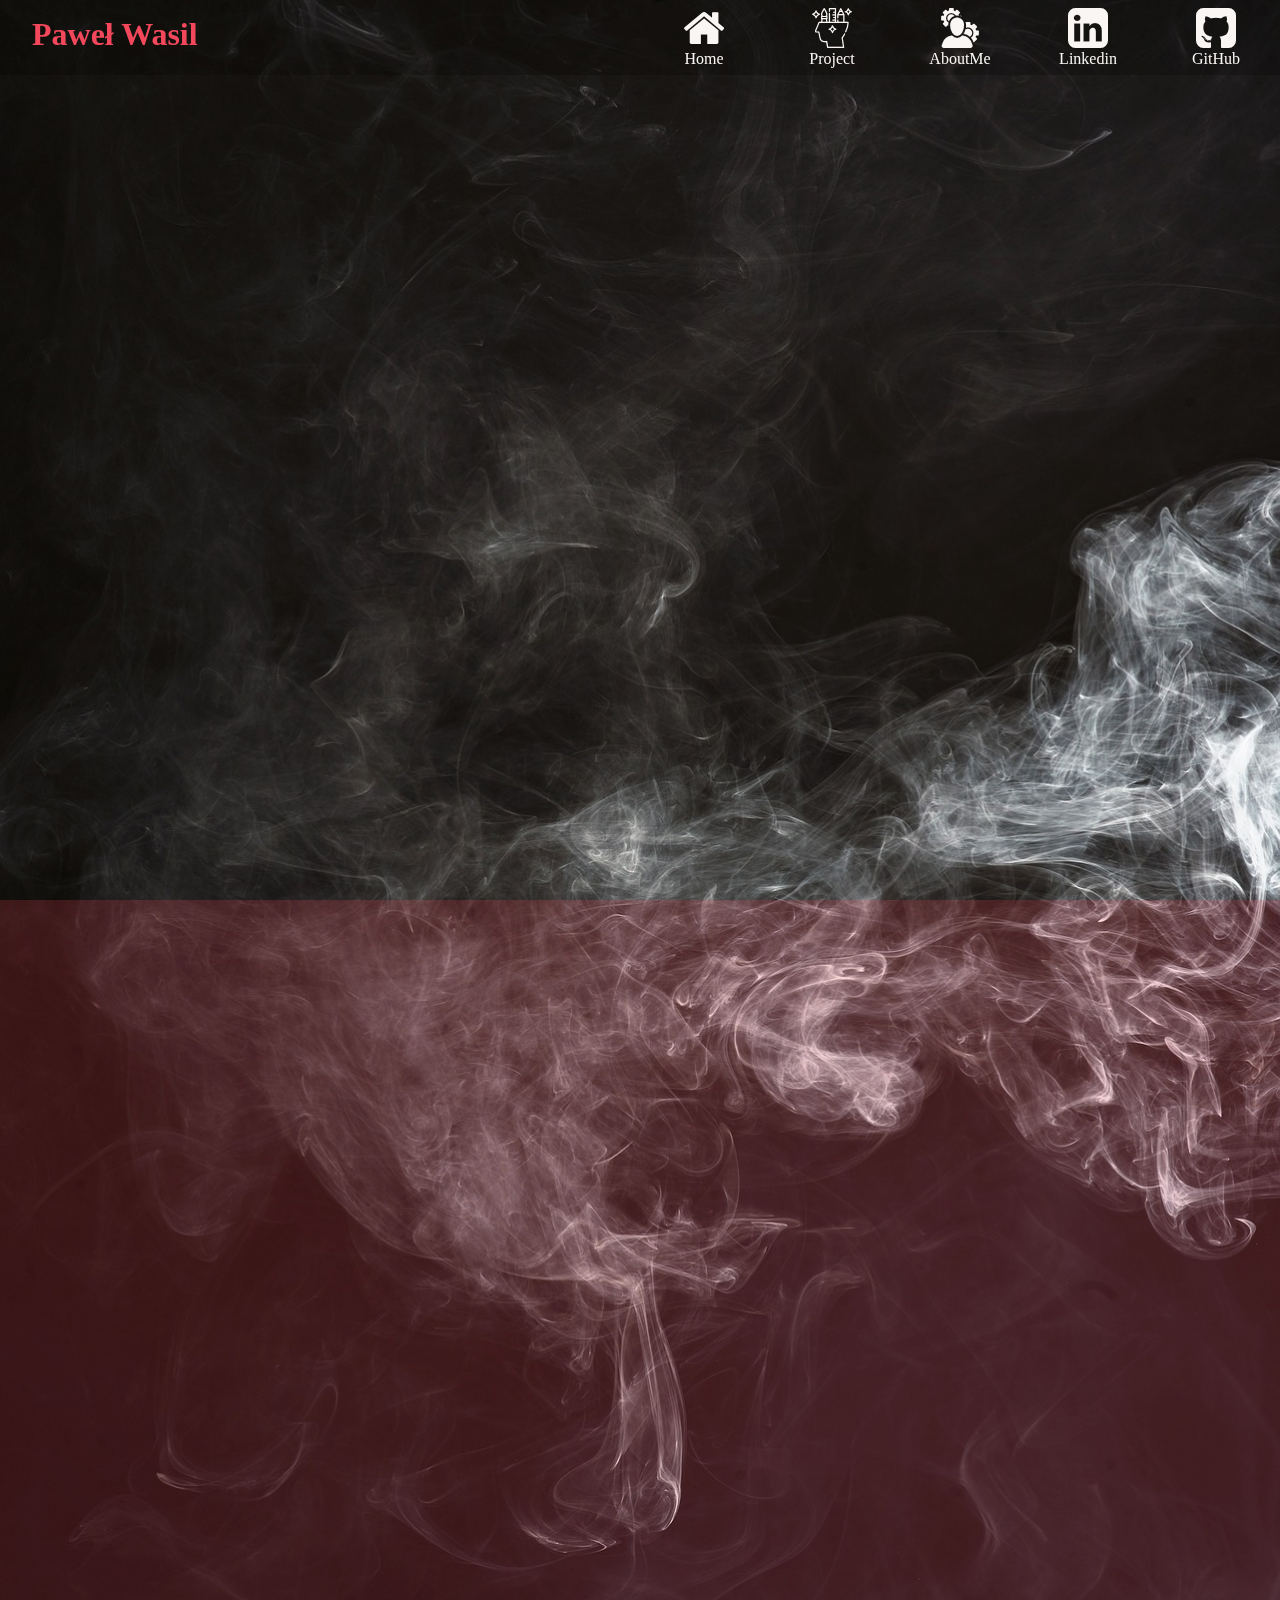
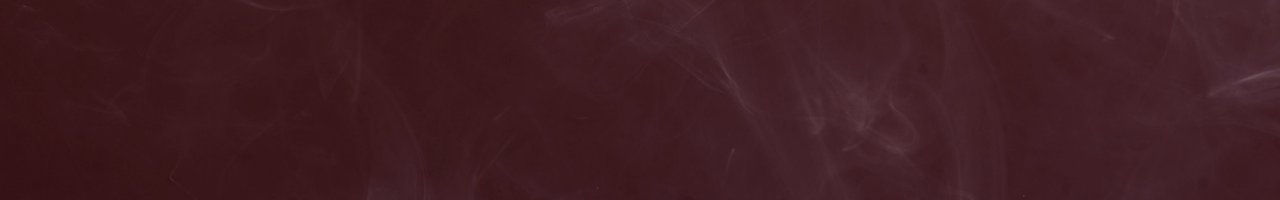
==== commit 3fb375cf: "Navigation items finish" ====
--- a/index.html
+++ b/index.html
@@ -9,6 +9,7 @@
     <meta name="keywords" content="front-end, design, style">
     <!-- Styles -->
     <link rel="stylesheet" href="./styles/main.css">
+    <link rel="stylesheet" type="text/css" href="./img/icon/flaticon.css">
 
     <title>Paweł Wasil - portfolio page</title>
 </head>
@@ -18,18 +19,36 @@
     <!-- NAVIGATION START -->
     <nav>
         <div class="brand">
+            <h1>Paweł Wasil</h1>
         </div>
         <div class="nav-menu">
             <label class="nav-toggle" for="toggle">&#9776;</label>
             <input type="checkbox" id="toggle" />
             <div class="nav-menu_box">
-                <a class="nav-items" href="#">Home</a>
-                <a class="nav-items" href="#">Project</a>
-                <a class="nav-items" href="#">AboutMe</a>
                 <a class="nav-items" href="#">
-                    <img src="./img/icon/003-mail.svg" /> Linked
-                </a>
-                <a class="nav-items" href="#">GitHub</a>
+                    <span class="flaticon-home"></span>
+                    </br>
+                    <span class="nav-items_description">Home</span>
+                    <a class="nav-items" href="#">
+                        <span class="flaticon-brainstorm"></span>
+                        </br>
+                        <span class="nav-items_description">Project</span>
+                    </a>
+                    <a class="nav-items" href="#">
+                        <span class="flaticon-support"></span>
+                        </br>
+                        <span class="nav-items_description">AboutMe</span>
+                    </a>
+                    <a class="nav-items" href="#">
+                        <span class="flaticon-linkedin"></span>
+                        </br>
+                        <span class="nav-items_description">Linkedin</span>
+                    </a>
+                    <a class="nav-items" href="#">
+                        <span class="flaticon-github"></span>
+                        </br>
+                        <span class="nav-items_description">GitHub</span>
+                    </a>
             </div>
         </div>
     </nav>
@@ -41,7 +60,10 @@
             <section class="hero">
 
             </section>
-            <!-- ABOUT END -->
+            <!-- ABOUT START -->
+            <section class="about_me">
+                
+            </section>
         </main>
 
         <!-- FOOTER START -->
--- a/styles/main.css
+++ b/styles/main.css
@@ -7,18 +7,30 @@
     --primary-color: rgb(47, 44, 38);
     --secondary-color: rgb(243, 72, 91);
     --font-color: rgb(250, 246, 244);
-    --primary-background-color: rgba(0, 0, 0, 0.7);
+    --primary-background-color: rgba(0, 0, 0, 0.2);
 }
 body {
     background: url('../img/smoke-2437886_1920.jpg') center no-repeat;
     background-size: cover;
 }
 
-main {
+.hero {
     min-height: 100vh;
+}
+.about_me {
+    min-height: 100vh;
+    background: rgba(243, 72, 91, 0.2)
 }
 
 /* NAVIGATION  */
+.brand {
+    float: left;
+    padding: auto;
+    width: 20%;
+    padding: 1em 0 0 2em;
+    color: var(--secondary-color)
+}
+
 nav {
     position: fixed;
     width: 100%;
@@ -37,7 +49,7 @@
 }
 .nav-menu_box {
     margin-left: auto;
-    max-width: 80%;
+    max-width: 50%;
     text-align: right;
 }
 .nav-items {
@@ -46,11 +58,16 @@
     display: block;
     float: left;
     width: 20%;
-    border: 1px var(--secondary-color) solid;
+    /* border: 1px var(--secondary-color) solid; */
     text-align: center;
     padding: 1%;
     fill: var(--font-color)
 }
+
+.nav-items_description {
+    /* display: none; */
+}
+
 .nav-items:hover {
     color: var(--secondary-color);
 }
--- a/img/icon/flaticon.css
+++ b/img/icon/flaticon.css
@@ -0,0 +1,41 @@
+	/*
+  	Flaticon icon font: Flaticon
+  	Creation date: 23/07/2018 14:43
+  	*/
+
+@font-face {
+  font-family: "Flaticon";
+  src: url("./Flaticon.eot");
+  src: url("./Flaticon.eot?#iefix") format("embedded-opentype"),
+       url("./Flaticon.woff") format("woff"),
+       url("./Flaticon.ttf") format("truetype"),
+       url("./Flaticon.svg#Flaticon") format("svg");
+  font-weight: normal;
+  font-style: normal;
+}
+
+@media screen and (-webkit-min-device-pixel-ratio:0) {
+  @font-face {
+    font-family: "Flaticon";
+    src: url("./Flaticon.svg#Flaticon") format("svg");
+  }
+}
+
+[class^="flaticon-"]:before, [class*=" flaticon-"]:before,
+[class^="flaticon-"]:after, [class*=" flaticon-"]:after {   
+  font-family: Flaticon;
+        font-size: 2.5em;
+font-style: normal;
+margin: auto;
+
+}
+
+.flaticon-think:before { content: "\f100"; }
+.flaticon-brainstorm:before { content: "\f101"; }
+.flaticon-idea:before { content: "\f102"; }
+.flaticon-support:before { content: "\f103"; }
+.flaticon-linkedin:before { content: "\f104"; }
+.flaticon-home:before { content: "\f105"; }
+.flaticon-mail:before { content: "\f106"; }
+.flaticon-phone:before { content: "\f107"; }
+.flaticon-github:before { content: "\f108"; }
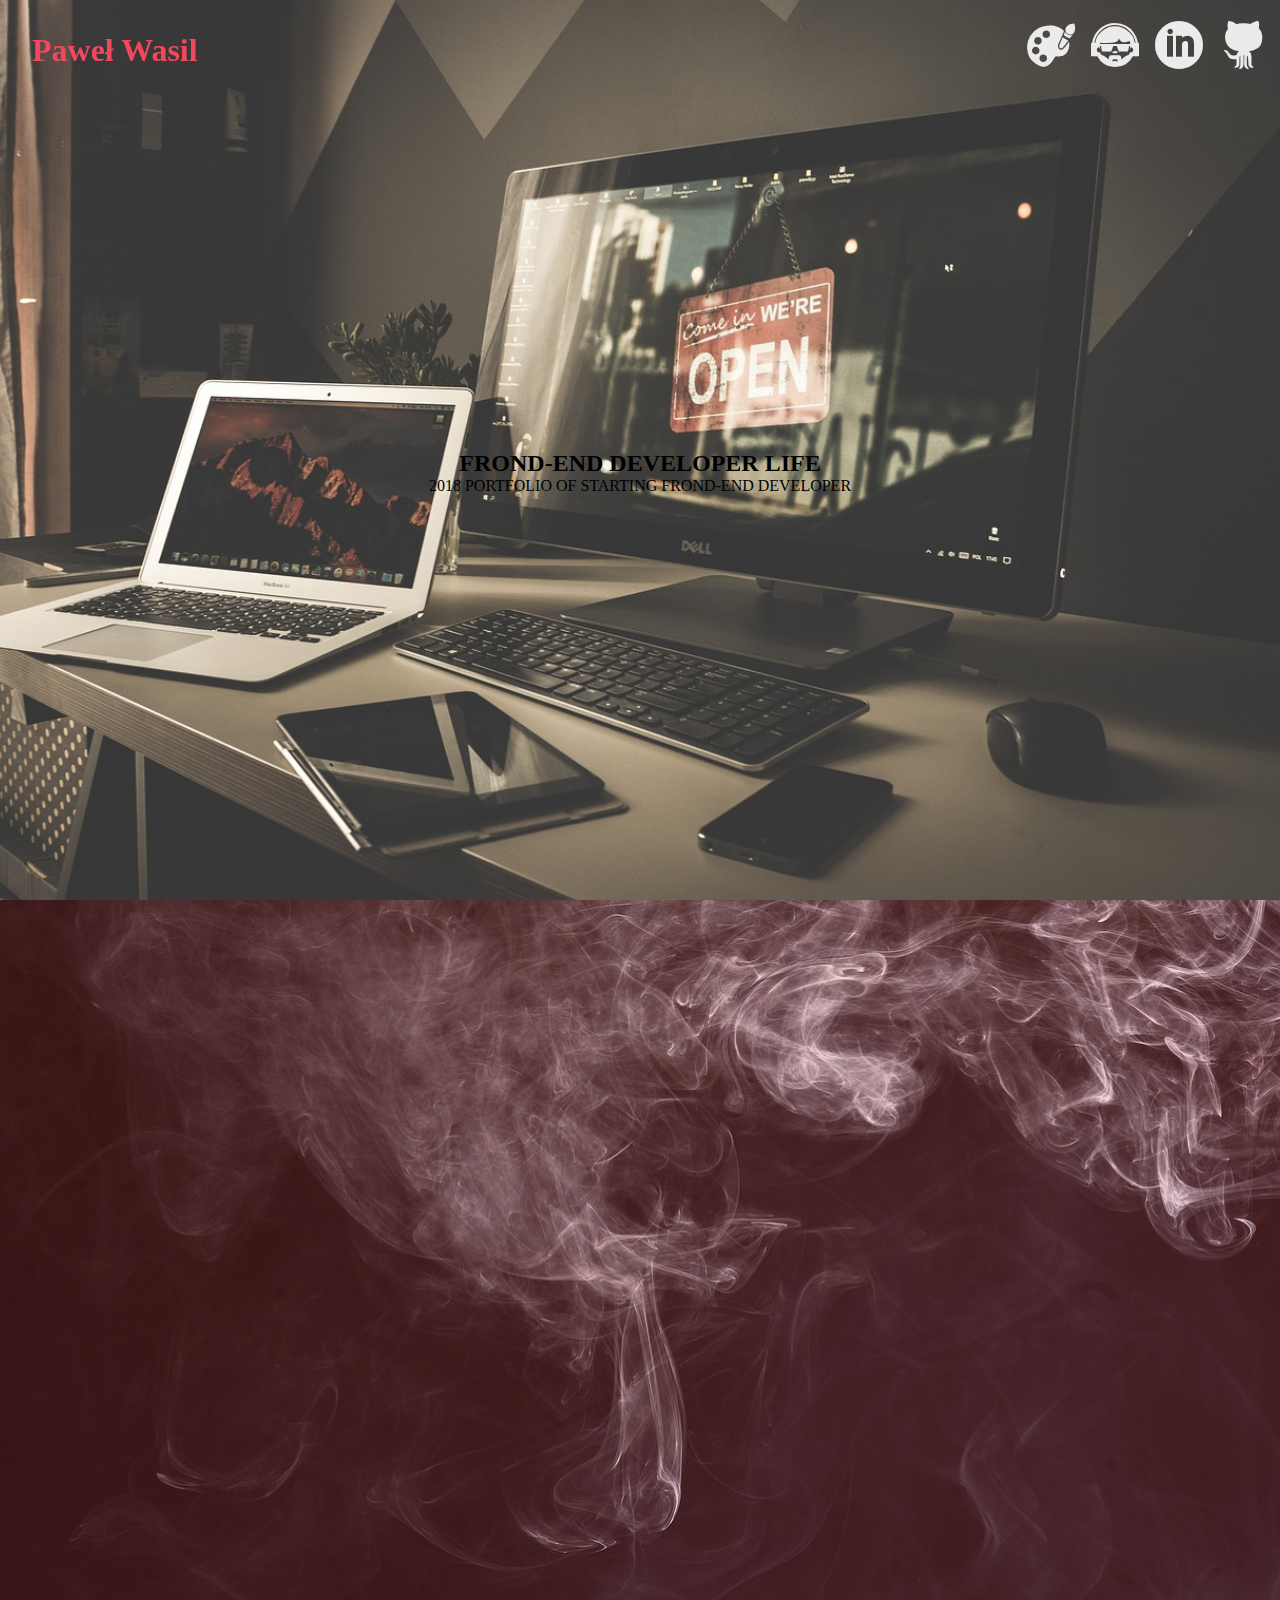
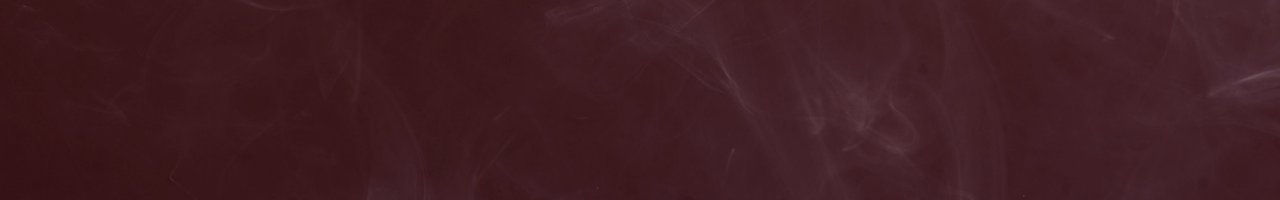
==== commit cf6723d5: "Hero section added" ====
--- a/index.html
+++ b/index.html
@@ -17,54 +17,54 @@
 <body>
 
     <!-- NAVIGATION START -->
-    <nav>
-        <div class="brand">
+    <nav class="nav">
+        <div class="nav-brand">
             <h1>Paweł Wasil</h1>
         </div>
         <div class="nav-menu">
-            <label class="nav-toggle" for="toggle">&#9776;</label>
-            <input type="checkbox" id="toggle" />
-            <div class="nav-menu_box">
-                <a class="nav-items" href="#">
-                    <span class="flaticon-home"></span>
+            <label class="nav-menu__toggle" for="nav-menu__toggle-action">
+                <span class="flaticon-code"></span>
+            </label>
+            <input type="checkbox" id="nav-menu__toggle-action" />
+            <div class="nav-menu__box">
+                <a class="nav-menu__items" href="#">
+                    <span class="flaticon-paint-palette"></span>
                     </br>
-                    <span class="nav-items_description">Home</span>
-                    <a class="nav-items" href="#">
-                        <span class="flaticon-brainstorm"></span>
-                        </br>
-                        <span class="nav-items_description">Project</span>
-                    </a>
-                    <a class="nav-items" href="#">
-                        <span class="flaticon-support"></span>
-                        </br>
-                        <span class="nav-items_description">AboutMe</span>
-                    </a>
-                    <a class="nav-items" href="#">
-                        <span class="flaticon-linkedin"></span>
-                        </br>
-                        <span class="nav-items_description">Linkedin</span>
-                    </a>
-                    <a class="nav-items" href="#">
-                        <span class="flaticon-github"></span>
-                        </br>
-                        <span class="nav-items_description">GitHub</span>
-                    </a>
+                    <span class="nav-menu__items-description">Project</span>
+                </a>
+                <a class="nav-menu__items" href="#about_me">
+                    <span class="flaticon-man"></span>
+                    </br>
+                    <span class="nav-menu__items-description">AboutMe</span>
+                </a>
+                <a class="nav-menu__items" href="#">
+                    <span class="flaticon-linkedin-button"></span>
+                    </br>
+                    <span class="nav-menu__items-description">Linkedin</span>
+                </a>
+                <a class="nav-menu__items" href="#">
+                    <span class="flaticon-github-big-logo"></span>
+                    </br>
+                    <span class="nav-menu__items-description">GitHub</span>
+                </a>
             </div>
         </div>
     </nav>
     <!-- NAVIGATION END -->
     <!-- MAIN START-->
     <main>
-        <main>
-            <!-- HERO START -->
-            <section class="hero">
+        <!-- HERO START -->
+        <section id="hero">
+            <header class="hero__description">
+                <h2>FROND-END DEVELOPER LIFE </h2>
+                <p>2018 PORTFOLIO OF STARTING FROND-END DEVELOPER</p>
+            </header>
+        </section>
+        <!-- ABOUT START -->
+        <section id="about_me">
 
-            </section>
-            <!-- ABOUT START -->
-            <section class="about_me">
-                
-            </section>
-        </main>
+        </section>
+
 
         <!-- FOOTER START -->
         <footer>
@@ -74,8 +74,6 @@
     <!-- FOOTER END -->
 
     <!-- JavaScript -->
-
-
 </body>
 
 </html>--- a/styles/main.css
+++ b/styles/main.css
@@ -3,96 +3,110 @@
     padding: 0;
     box-sizing: border-box;
 }
+
 :root {
     --primary-color: rgb(47, 44, 38);
     --secondary-color: rgb(243, 72, 91);
-    --font-color: rgb(250, 246, 244);
+    --font-color: rgb(235, 235, 235);
     --primary-background-color: rgba(0, 0, 0, 0.2);
 }
+
 body {
     background: url('../img/smoke-2437886_1920.jpg') center no-repeat;
     background-size: cover;
 }
 
-.hero {
-    min-height: 100vh;
-}
-.about_me {
-    min-height: 100vh;
-    background: rgba(243, 72, 91, 0.2)
+/* NAVIGATION  */
+
+.nav {
+    position: fixed;
+    width: 100%;
+    padding-top: 1rem;
 }
 
-/* NAVIGATION  */
-.brand {
+.nav-brand {
+    width: 40%;
+    padding: 1em 0 0 2em;
+    color: var(--secondary-color);
     float: left;
-    padding: auto;
-    width: 20%;
-    padding: 1em 0 0 2em;
-    color: var(--secondary-color)
 }
 
-nav {
-    position: fixed;
-    width: 100%;
-    background: var(--primary-background-color)
+.nav-menu {
+    min-width: 60%;
+}
 
-}
-.nav-menu {
-    text-align: left;
-}
-.nav-toggle {
+.nav-menu__toggle {
     display: none;
 }
 
-#toggle {
+#nav-menu__toggle-action {
     display: none;
 }
-.nav-menu_box {
-    margin-left: auto;
-    max-width: 50%;
-    text-align: right;
+
+.nav-menu__box {
+    float: right;
 }
-.nav-items {
-    text-decoration: none;  
-    color: var(--font-color); 
+
+.nav-menu__items {
+    text-decoration: none;
+    color: var(--font-color);
     display: block;
     float: left;
-    width: 20%;
+    max-width: 25%;
     /* border: 1px var(--secondary-color) solid; */
     text-align: center;
     padding: 1%;
-    fill: var(--font-color)
+    fill: var(--font-color);
+    padding-right: 1rem;
 }
 
-.nav-items_description {
-    /* display: none; */
+.nav-menu__items-description {
+    display: none;
 }
 
-.nav-items:hover {
+.nav-menu__items:hover {
     color: var(--secondary-color);
 }
 
-@media only screen and (max-width: 480px){
-    .nav-toggle {
+@media only screen and (max-width: 600px) {
+    .nav-menu__toggle {
         display: block;
-        font-size: 26px;
         color: var(--secondary-color);
         cursor: pointer;
-        margin-left: 90%;
+        text-align: right;
+        margin-right: 1rem;
     }
-    .nav-menu_box {
+    .nav-menu__box {
         display: none;
     }
-    .nav-items {
+    .nav-menu__items {
         text-decoration: none;
         text-align: center;
         color: var(--font-color);
         display: block;
+        clear: both;
     }
-
-    #toggle:checked + .nav-menu_box {
+    #nav-menu__toggle-action:checked+.nav-menu__box {
         display: block;
     }
 }
 
+/* NAVIGATION END */
 
+/* HERO */
+
+#hero {
+    min-height: 100vh;
+    background: url('../img/laptop-2558400_1280.jpg') center no-repeat;
+    background-size: cover;
+}
+
+.hero__description {
+    text-align: center;
+    padding-top: 50vh;
+}
+
+#about_me {
+    min-height: 100vh;
+    background: rgba(243, 72, 91, 0.2)
+}--- a/img/icon/flaticon.css
+++ b/img/icon/flaticon.css
@@ -1,6 +1,6 @@
 	/*
   	Flaticon icon font: Flaticon
-  	Creation date: 23/07/2018 14:43
+  	Creation date: 24/07/2018 12:49
   	*/
 
 @font-face {
@@ -24,18 +24,22 @@
 [class^="flaticon-"]:before, [class*=" flaticon-"]:before,
 [class^="flaticon-"]:after, [class*=" flaticon-"]:after {   
   font-family: Flaticon;
-        font-size: 2.5em;
+        font-size: 3em;
 font-style: normal;
-margin: auto;
 
 }
 
-.flaticon-think:before { content: "\f100"; }
-.flaticon-brainstorm:before { content: "\f101"; }
-.flaticon-idea:before { content: "\f102"; }
-.flaticon-support:before { content: "\f103"; }
-.flaticon-linkedin:before { content: "\f104"; }
-.flaticon-home:before { content: "\f105"; }
-.flaticon-mail:before { content: "\f106"; }
-.flaticon-phone:before { content: "\f107"; }
-.flaticon-github:before { content: "\f108"; }
+.flaticon-man:before { content: "\f100"; }
+.flaticon-head:before { content: "\f101"; }
+.flaticon-gear:before { content: "\f102"; }
+.flaticon-code:before { content: "\f103"; }
+.flaticon-data-management-interface-symbol-with-gears-and-binary-code-numbers:before { content: "\f104"; }
+.flaticon-paint-palette:before { content: "\f105"; }
+.flaticon-paint:before { content: "\f106"; }
+.flaticon-github-big-logo:before { content: "\f107"; }
+.flaticon-linkedin-button:before { content: "\f108"; }
+.flaticon-support:before { content: "\f109"; }
+.flaticon-linkedin:before { content: "\f10a"; }
+.flaticon-mail:before { content: "\f10b"; }
+.flaticon-phone:before { content: "\f10c"; }
+.flaticon-github:before { content: "\f10d"; }
